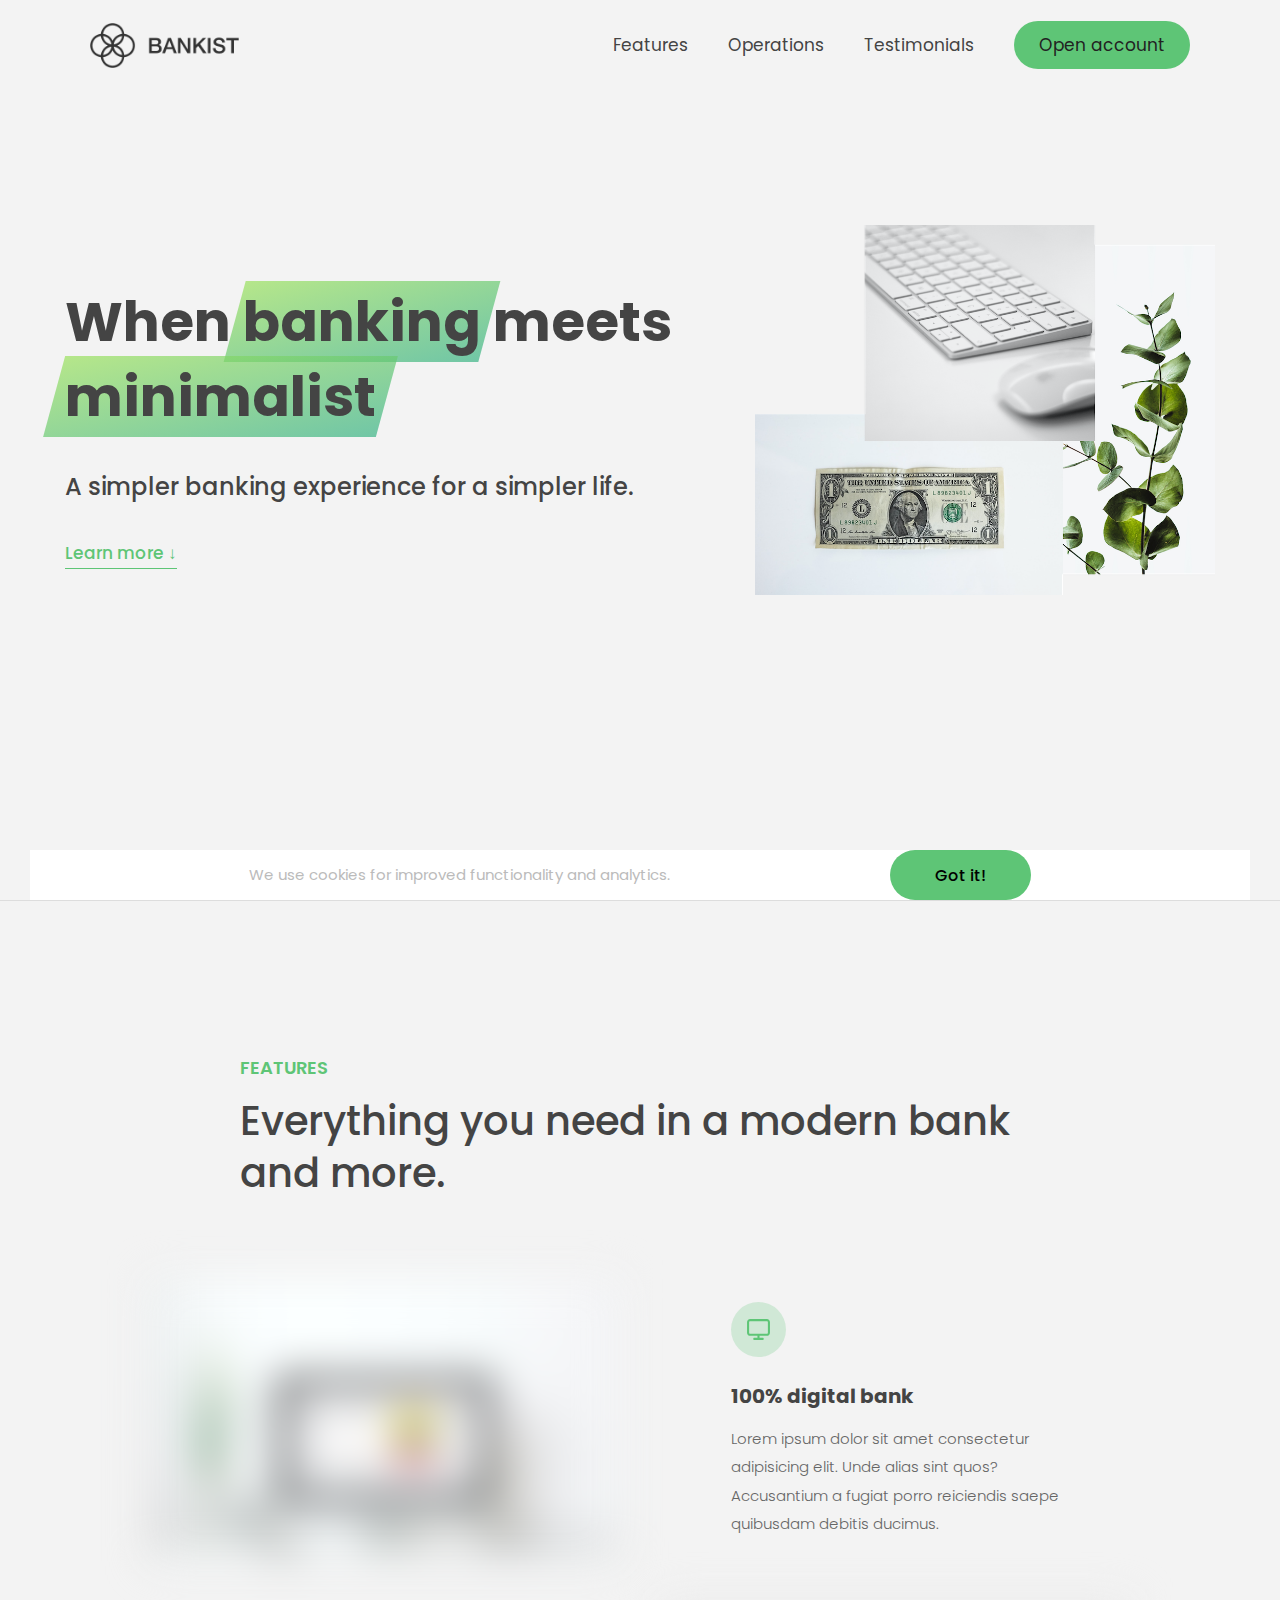
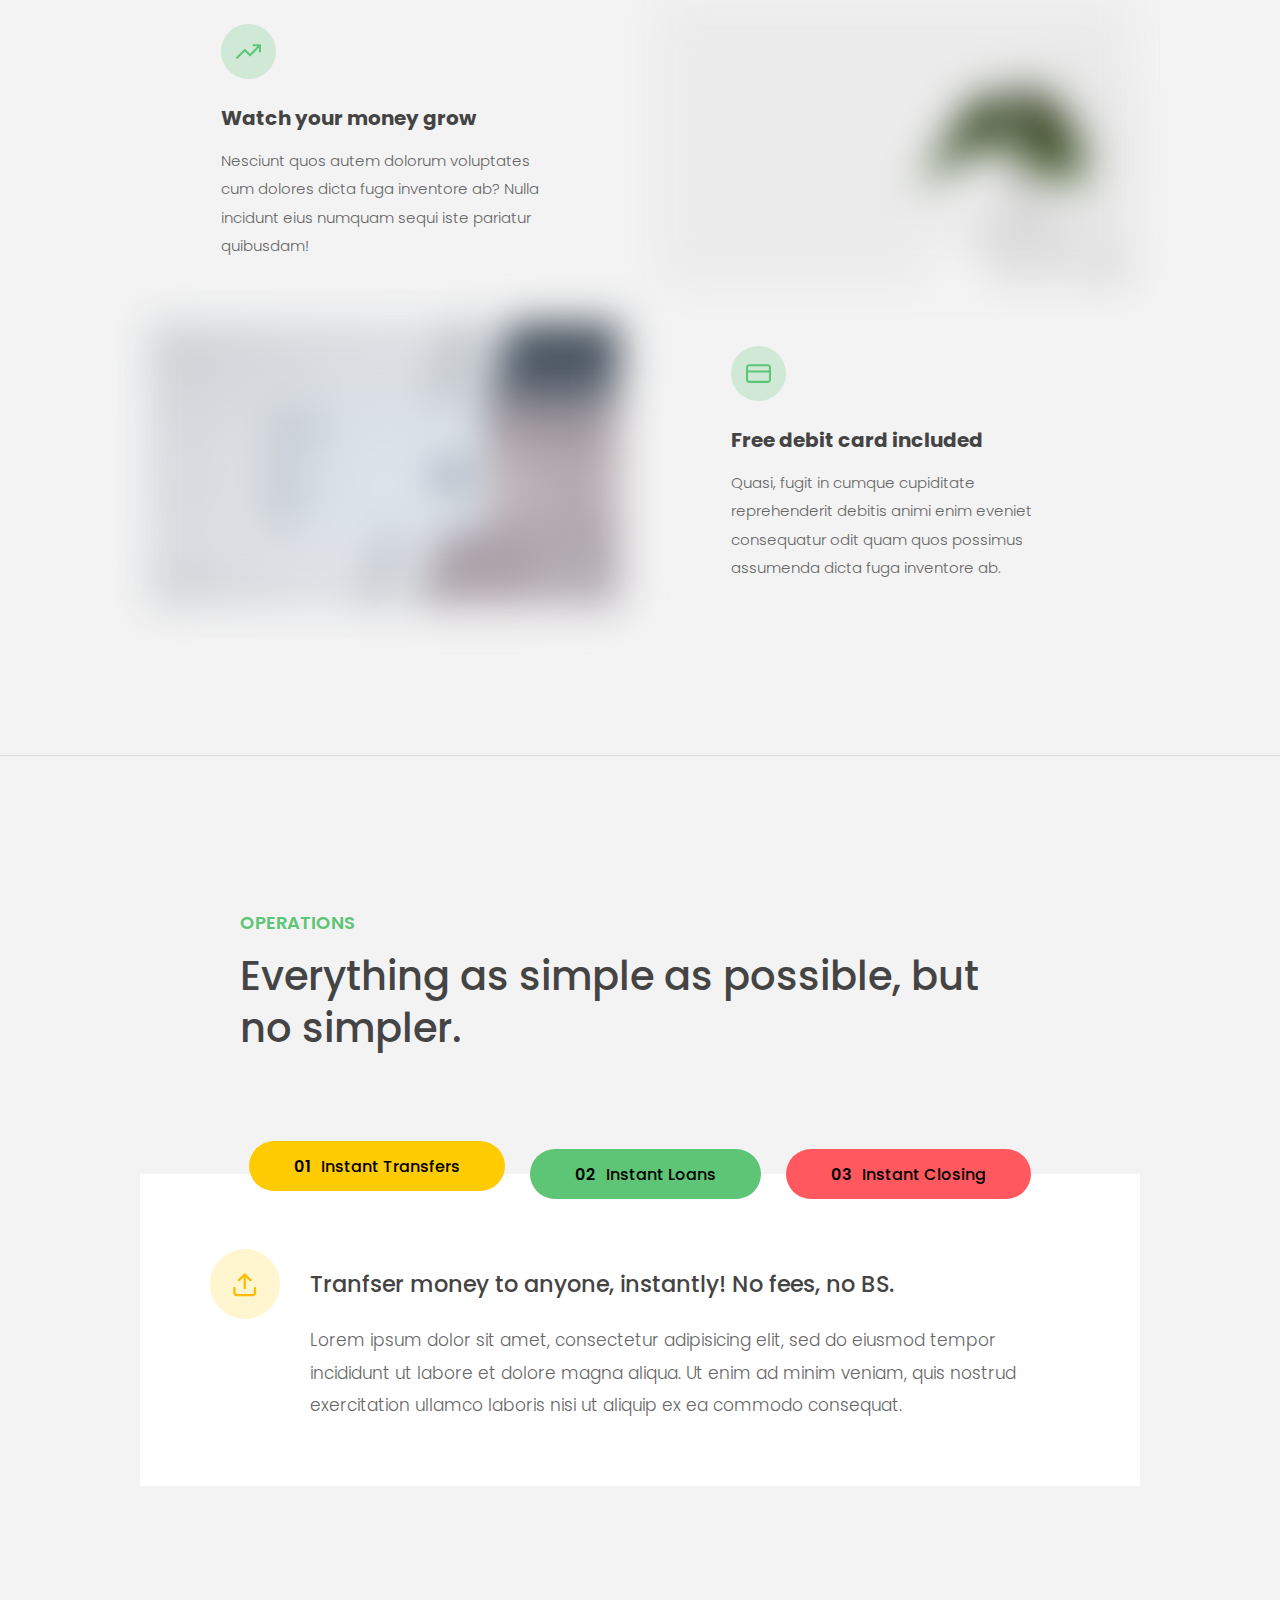
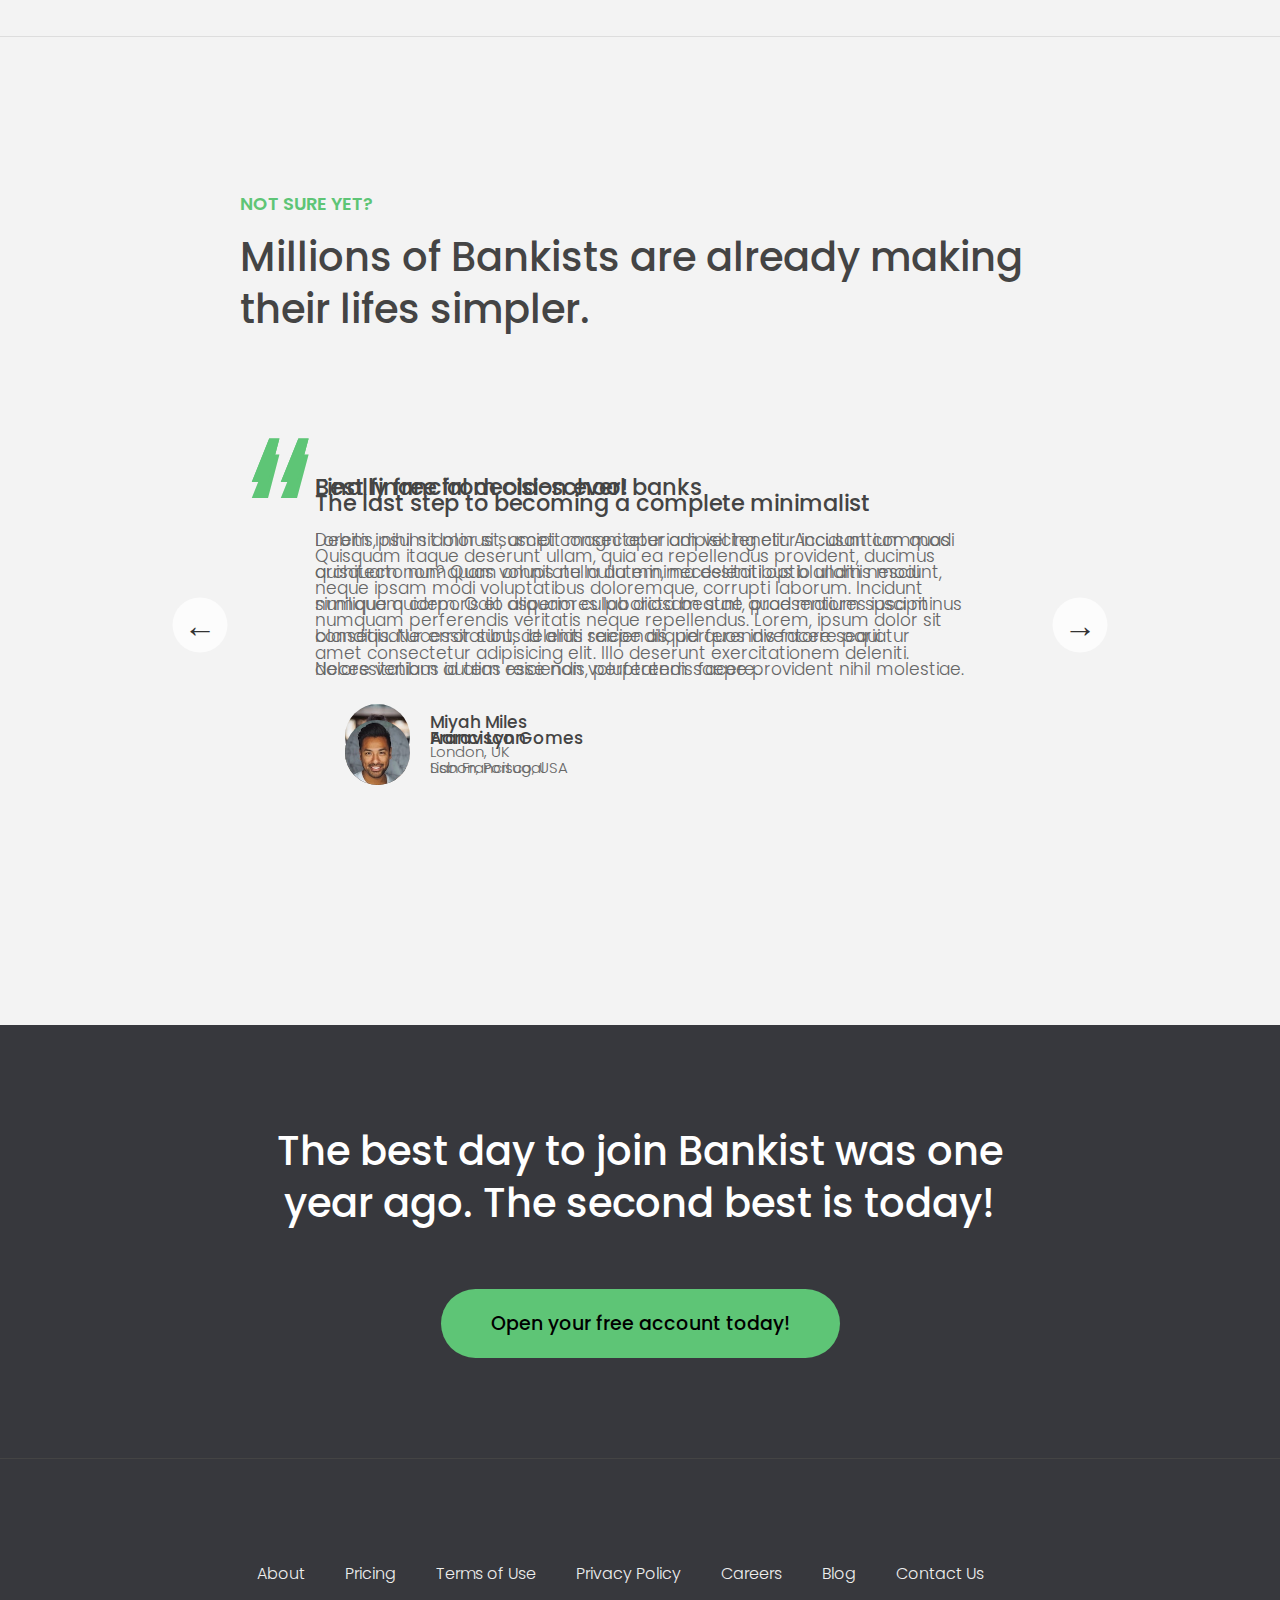
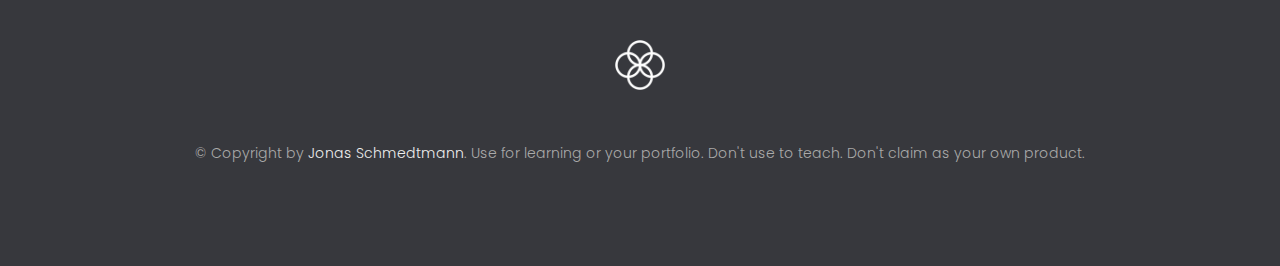
==== Section 13 - Advanced DOM/index.html @ 9519df57 "Bankist Landing Page &s13-Advanced DOM lecture started" ====
<!DOCTYPE html>
<html lang="en">

<head>
  <meta charset="UTF-8" />
  <meta name="viewport" content="width=device-width, initial-scale=1.0" />
  <meta http-equiv="X-UA-Compatible" content="ie=edge" />
  <link rel="shortcut icon" type="image/png" href="img/icon.png" />

  <link href="https://fonts.googleapis.com/css?family=Poppins:300,400,500,600&display=swap" rel="stylesheet" />
  <link rel="stylesheet" href="style.css" />
  <title>S13 - Advanced DOM</title>
</head>

<body>
  <header class="header">
    <nav class="nav">
      <img src="img/logo.png" alt="Bankist logo" class="nav__logo" id="logo" />
      <ul class="nav__links">
        <li class="nav__item">
          <a class="nav__link" href="#section--1">Features</a>
        </li>
        <li class="nav__item">
          <a class="nav__link" href="#section--2">Operations</a>
        </li>
        <li class="nav__item">
          <a class="nav__link" href="#section--3">Testimonials</a>
        </li>
        <li class="nav__item">
          <a class="nav__link nav__link--btn btn--show-modal" href="#">Open account</a>
        </li>
      </ul>
    </nav>

    <div class="header__title">
      <h1>
        When
        <!-- Green highlight effect -->
        <span class="highlight">banking</span>
        meets<br />
        <span class="highlight">minimalist</span>
      </h1>
      <h4>A simpler banking experience for a simpler life.</h4>
      <button class="btn--text btn--scroll-to">Learn more &DownArrow;</button>
      <img src="img/hero.png" class="header__img" alt="Minimalist bank items" />
    </div>
  </header>

  <section class="section" id="section--1">
    <div class="section__title">
      <h2 class="section__description">Features</h2>
      <h3 class="section__header">
        Everything you need in a modern bank and more.
      </h3>
    </div>

    <div class="features">
      <img src="img/digital-lazy.jpg" data-src="img/digital.jpg" alt="Computer" class="features__img lazy-img" />
      <div class="features__feature">
        <div class="features__icon">
          <svg>
            <use xlink:href="img/icons.svg#icon-monitor"></use>
          </svg>
        </div>
        <h5 class="features__header">100% digital bank</h5>
        <p>
          Lorem ipsum dolor sit amet consectetur adipisicing elit. Unde alias
          sint quos? Accusantium a fugiat porro reiciendis saepe quibusdam
          debitis ducimus.
        </p>
      </div>

      <div class="features__feature">
        <div class="features__icon">
          <svg>
            <use xlink:href="img/icons.svg#icon-trending-up"></use>
          </svg>
        </div>
        <h5 class="features__header">Watch your money grow</h5>
        <p>
          Nesciunt quos autem dolorum voluptates cum dolores dicta fuga
          inventore ab? Nulla incidunt eius numquam sequi iste pariatur
          quibusdam!
        </p>
      </div>
      <img src="img/grow-lazy.jpg" data-src="img/grow.jpg" alt="Plant" class="features__img lazy-img" />

      <img src="img/card-lazy.jpg" data-src="img/card.jpg" alt="Credit card" class="features__img lazy-img" />
      <div class="features__feature">
        <div class="features__icon">
          <svg>
            <use xlink:href="img/icons.svg#icon-credit-card"></use>
          </svg>
        </div>
        <h5 class="features__header">Free debit card included</h5>
        <p>
          Quasi, fugit in cumque cupiditate reprehenderit debitis animi enim
          eveniet consequatur odit quam quos possimus assumenda dicta fuga
          inventore ab.
        </p>
      </div>
    </div>
  </section>

  <section class="section" id="section--2">
    <div class="section__title">
      <h2 class="section__description">Operations</h2>
      <h3 class="section__header">
        Everything as simple as possible, but no simpler.
      </h3>
    </div>

    <div class="operations">
      <div class="operations__tab-container">
        <button class="btn operations__tab operations__tab--1 operations__tab--active" data-tab="1">
          <span>01</span>Instant Transfers
        </button>
        <button class="btn operations__tab operations__tab--2" data-tab="2">
          <span>02</span>Instant Loans
        </button>
        <button class="btn operations__tab operations__tab--3" data-tab="3">
          <span>03</span>Instant Closing
        </button>
      </div>
      <div class="operations__content operations__content--1 operations__content--active">
        <div class="operations__icon operations__icon--1">
          <svg>
            <use xlink:href="img/icons.svg#icon-upload"></use>
          </svg>
        </div>
        <h5 class="operations__header">
          Tranfser money to anyone, instantly! No fees, no BS.
        </h5>
        <p>
          Lorem ipsum dolor sit amet, consectetur adipisicing elit, sed do
          eiusmod tempor incididunt ut labore et dolore magna aliqua. Ut enim
          ad minim veniam, quis nostrud exercitation ullamco laboris nisi ut
          aliquip ex ea commodo consequat.
        </p>
      </div>

      <div class="operations__content operations__content--2">
        <div class="operations__icon operations__icon--2">
          <svg>
            <use xlink:href="img/icons.svg#icon-home"></use>
          </svg>
        </div>
        <h5 class="operations__header">
          Buy a home or make your dreams come true, with instant loans.
        </h5>
        <p>
          Duis aute irure dolor in reprehenderit in voluptate velit esse
          cillum dolore eu fugiat nulla pariatur. Excepteur sint occaecat
          cupidatat non proident, sunt in culpa qui officia deserunt mollit
          anim id est laborum.
        </p>
      </div>
      <div class="operations__content operations__content--3">
        <div class="operations__icon operations__icon--3">
          <svg>
            <use xlink:href="img/icons.svg#icon-user-x"></use>
          </svg>
        </div>
        <h5 class="operations__header">
          No longer need your account? No problem! Close it instantly.
        </h5>
        <p>
          Excepteur sint occaecat cupidatat non proident, sunt in culpa qui
          officia deserunt mollit anim id est laborum. Ut enim ad minim
          veniam, quis nostrud exercitation ullamco laboris nisi ut aliquip ex
          ea commodo consequat.
        </p>
      </div>
    </div>
  </section>

  <section class="section" id="section--3">
    <div class="section__title section__title--testimonials">
      <h2 class="section__description">Not sure yet?</h2>
      <h3 class="section__header">
        Millions of Bankists are already making their lifes simpler.
      </h3>
    </div>

    <div class="slider">
      <div class="slide slide--1">
        <div class="testimonial">
          <h5 class="testimonial__header">Best financial decision ever!</h5>
          <blockquote class="testimonial__text">
            Lorem ipsum dolor sit, amet consectetur adipisicing elit.
            Accusantium quas quisquam non? Quas voluptate nulla minima
            deleniti optio ullam nesciunt, numquam corporis et asperiores
            laboriosam sunt, praesentium suscipit blanditiis. Necessitatibus
            id alias reiciendis, perferendis facere pariatur dolore veniam
            autem esse non voluptatem saepe provident nihil molestiae.
          </blockquote>
          <address class="testimonial__author">
            <img src="img/user-1.jpg" alt="" class="testimonial__photo" />
            <h6 class="testimonial__name">Aarav Lynn</h6>
            <p class="testimonial__location">San Francisco, USA</p>
          </address>
        </div>
      </div>

      <div class="slide slide--2">
        <div class="testimonial">
          <h5 class="testimonial__header">
            The last step to becoming a complete minimalist
          </h5>
          <blockquote class="testimonial__text">
            Quisquam itaque deserunt ullam, quia ea repellendus provident,
            ducimus neque ipsam modi voluptatibus doloremque, corrupti
            laborum. Incidunt numquam perferendis veritatis neque repellendus.
            Lorem, ipsum dolor sit amet consectetur adipisicing elit. Illo
            deserunt exercitationem deleniti.
          </blockquote>
          <address class="testimonial__author">
            <img src="img/user-2.jpg" alt="" class="testimonial__photo" />
            <h6 class="testimonial__name">Miyah Miles</h6>
            <p class="testimonial__location">London, UK</p>
          </address>
        </div>
      </div>

      <div class="slide slide--3">
        <div class="testimonial">
          <h5 class="testimonial__header">
            Finally free from old-school banks
          </h5>
          <blockquote class="testimonial__text">
            Debitis, nihil sit minus suscipit magni aperiam vel tenetur
            incidunt commodi architecto numquam omnis nulla autem,
            necessitatibus blanditiis modi similique quidem. Odio aliquam
            culpa dicta beatae quod maiores ipsa minus consequatur error sunt,
            deleniti saepe aliquid quos inventore sequi. Necessitatibus id
            alias reiciendis, perferendis facere.
          </blockquote>
          <address class="testimonial__author">
            <img src="img/user-3.jpg" alt="" class="testimonial__photo" />
            <h6 class="testimonial__name">Francisco Gomes</h6>
            <p class="testimonial__location">Lisbon, Portugal</p>
          </address>
        </div>
      </div>

      <!-- <div class="slide"><img src="img/img-1.jpg" alt="Photo 1" /></div>
        <div class="slide"><img src="img/img-2.jpg" alt="Photo 2" /></div>
        <div class="slide"><img src="img/img-3.jpg" alt="Photo 3" /></div>
        <div class="slide"><img src="img/img-4.jpg" alt="Photo 4" /></div> -->
      <button class="slider__btn slider__btn--left">&larr;</button>
      <button class="slider__btn slider__btn--right">&rarr;</button>
      <div class="dots"></div>
    </div>
  </section>

  <section class="section section--sign-up">
    <div class="section__title">
      <h3 class="section__header">
        The best day to join Bankist was one year ago. The second best is
        today!
      </h3>
    </div>
    <button class="btn btn--show-modal">Open your free account today!</button>
  </section>

  <footer class="footer">
    <ul class="footer__nav">
      <li class="footer__item">
        <a class="footer__link" href="#">About</a>
      </li>
      <li class="footer__item">
        <a class="footer__link" href="#">Pricing</a>
      </li>
      <li class="footer__item">
        <a class="footer__link" href="#">Terms of Use</a>
      </li>
      <li class="footer__item">
        <a class="footer__link" href="#">Privacy Policy</a>
      </li>
      <li class="footer__item">
        <a class="footer__link" href="#">Careers</a>
      </li>
      <li class="footer__item">
        <a class="footer__link" href="#">Blog</a>
      </li>
      <li class="footer__item">
        <a class="footer__link" href="#">Contact Us</a>
      </li>
    </ul>
    <img src="img/icon.png" alt="Logo" class="footer__logo" />
    <p class="footer__copyright">
      &copy; Copyright by
      <a class="footer__link twitter-link" target="_blank" href="https://twitter.com/jonasschmedtman">Jonas
        Schmedtmann</a>. Use for learning or your portfolio. Don't use to teach. Don't claim
      as your own product.
    </p>
  </footer>

  <div class="modal hidden">
    <button class="btn--close-modal">&times;</button>
    <h2 class="modal__header">
      Open your bank account <br />
      in just <span class="highlight">5 minutes</span>
    </h2>
    <form class="modal__form">
      <label>First Name</label>
      <input type="text" />
      <label>Last Name</label>
      <input type="text" />
      <label>Email Address</label>
      <input type="email" />
      <button class="btn">Next step &rarr;</button>
    </form>
  </div>
  <div class="overlay hidden"></div>

  <script src="script.js"></script>
</body>

</html>
---- Section 13 - Advanced DOM/style.css ----
/* The page is NOT responsive. You can implement responsiveness yourself if you wanna have some fun 😃 */

:root {
  --color-primary: #5ec576;
  --color-secondary: #ffcb03;
  --color-tertiary: #ff585f;
  --color-primary-darker: #4bbb7d;
  --color-secondary-darker: #ffbb00;
  --color-tertiary-darker: #fd424b;
  --color-primary-opacity: #5ec5763a;
  --color-secondary-opacity: #ffcd0331;
  --color-tertiary-opacity: #ff58602d;
  --gradient-primary: linear-gradient(to top left, #39b385, #9be15d);
  --gradient-secondary: linear-gradient(to top left, #ffb003, #ffcb03);
}

* {
  margin: 0;
  padding: 0;
  box-sizing: inherit;
}

html {
  font-size: 62.5%;
  box-sizing: border-box;
}

body {
  font-family: 'Poppins', sans-serif;
  font-weight: 300;
  color: #444;
  line-height: 1.9;
  background-color: #f3f3f3;
}

/* GENERAL ELEMENTS */
.section {
  padding: 15rem 3rem;
  border-top: 1px solid #ddd;

  transition: transform 1s, opacity 1s;
}

.section--hidden {
  opacity: 0;
  transform: translateY(8rem);
}

.section__title {
  max-width: 80rem;
  margin: 0 auto 8rem auto;
}

.section__description {
  font-size: 1.8rem;
  font-weight: 600;
  text-transform: uppercase;
  color: var(--color-primary);
  margin-bottom: 1rem;
}

.section__header {
  font-size: 4rem;
  line-height: 1.3;
  font-weight: 500;
}

.btn {
  display: inline-block;
  background-color: var(--color-primary);
  font-size: 1.6rem;
  font-family: inherit;
  font-weight: 500;
  border: none;
  padding: 1.25rem 4.5rem;
  border-radius: 10rem;
  cursor: pointer;
  transition: all 0.3s;
}

.btn:hover {
  background-color: var(--color-primary-darker);
}

.btn--text {
  display: inline-block;
  background: none;
  font-size: 1.7rem;
  font-family: inherit;
  font-weight: 500;
  color: var(--color-primary);
  border: none;
  border-bottom: 1px solid currentColor;
  padding-bottom: 2px;
  cursor: pointer;
  transition: all 0.3s;
}

p {
  color: #666;
}

/* This is BAD for accessibility! Don't do in the real world! */
button:focus {
  outline: none;
}

img {
  transition: filter 0.5s;
}

.lazy-img {
  filter: blur(20px);
}

/* NAVIGATION */
.nav {
  display: flex;
  justify-content: space-between;
  align-items: center;
  height: 9rem;
  width: 100%;
  padding: 0 6rem;
  z-index: 100;
}

/* nav and stickly class at the same time */
.nav.sticky {
  position: fixed;
  background-color: rgba(255, 255, 255, 0.95);
}

.nav__logo {
  height: 4.5rem;
  transition: all 0.3s;
}

.nav__links {
  display: flex;
  align-items: center;
  list-style: none;
}

.nav__item {
  margin-left: 4rem;
}

.nav__link:link,
.nav__link:visited {
  font-size: 1.7rem;
  font-weight: 400;
  color: inherit;
  text-decoration: none;
  display: block;
  transition: all 0.3s;
}

.nav__link--btn:link,
.nav__link--btn:visited {
  padding: 0.8rem 2.5rem;
  border-radius: 3rem;
  background-color: var(--color-primary);
  color: #222;
}

.nav__link--btn:hover,
.nav__link--btn:active {
  color: inherit;
  background-color: var(--color-primary-darker);
  color: #333;
}

/* HEADER */
.header {
  padding: 0 3rem;
  height: 100vh;
  display: flex;
  flex-direction: column;
  align-items: center;
}

.header__title {
  flex: 1;

  max-width: 115rem;
  display: grid;
  grid-template-columns: 3fr 2fr;
  row-gap: 3rem;
  align-content: center;
  justify-content: center;

  align-items: start;
  justify-items: start;
}

h1 {
  font-size: 5.5rem;
  line-height: 1.35;
}

h4 {
  font-size: 2.4rem;
  font-weight: 500;
}

.header__img {
  width: 100%;
  grid-column: 2 / 3;
  grid-row: 1 / span 4;
  transform: translateY(-6rem);
}

.highlight {
  position: relative;
}

.highlight::after {
  display: block;
  content: '';
  position: absolute;
  bottom: 0;
  left: 0;
  height: 100%;
  width: 100%;
  z-index: -1;
  opacity: 0.7;
  transform: scale(1.07, 1.05) skewX(-15deg);
  background-image: var(--gradient-primary);
}

/* FEATURES */
.features {
  display: grid;
  grid-template-columns: 1fr 1fr;
  gap: 4rem;
  margin: 0 12rem;
}

.features__img {
  width: 100%;
}

.features__feature {
  align-self: center;
  justify-self: center;
  width: 70%;
  font-size: 1.5rem;
}

.features__icon {
  display: flex;
  align-items: center;
  justify-content: center;
  background-color: var(--color-primary-opacity);
  height: 5.5rem;
  width: 5.5rem;
  border-radius: 50%;
  margin-bottom: 2rem;
}

.features__icon svg {
  height: 2.5rem;
  width: 2.5rem;
  fill: var(--color-primary);
}

.features__header {
  font-size: 2rem;
  margin-bottom: 1rem;
}

/* OPERATIONS */
.operations {
  max-width: 100rem;
  margin: 12rem auto 0 auto;

  background-color: #fff;
}

.operations__tab-container {
  display: flex;
  justify-content: center;
}

.operations__tab {
  margin-right: 2.5rem;
  transform: translateY(-50%);
}

.operations__tab span {
  margin-right: 1rem;
  font-weight: 600;
  display: inline-block;
}

.operations__tab--1 {
  background-color: var(--color-secondary);
}

.operations__tab--1:hover {
  background-color: var(--color-secondary-darker);
}

.operations__tab--3 {
  background-color: var(--color-tertiary);
  margin: 0;
}

.operations__tab--3:hover {
  background-color: var(--color-tertiary-darker);
}

.operations__tab--active {
  transform: translateY(-66%);
}

.operations__content {
  display: none;

  /* JUST PRESENTATIONAL */
  font-size: 1.7rem;
  padding: 2.5rem 7rem 6.5rem 7rem;
}

.operations__content--active {
  display: grid;
  grid-template-columns: 7rem 1fr;
  column-gap: 3rem;
  row-gap: 0.5rem;
}

.operations__header {
  font-size: 2.25rem;
  font-weight: 500;
  align-self: center;
}

.operations__icon {
  display: flex;
  align-items: center;
  justify-content: center;
  height: 7rem;
  width: 7rem;
  border-radius: 50%;
}

.operations__icon svg {
  height: 2.75rem;
  width: 2.75rem;
}

.operations__content p {
  grid-column: 2;
}

.operations__icon--1 {
  background-color: var(--color-secondary-opacity);
}
.operations__icon--2 {
  background-color: var(--color-primary-opacity);
}
.operations__icon--3 {
  background-color: var(--color-tertiary-opacity);
}
.operations__icon--1 svg {
  fill: var(--color-secondary-darker);
}
.operations__icon--2 svg {
  fill: var(--color-primary);
}
.operations__icon--3 svg {
  fill: var(--color-tertiary);
}

/* SLIDER */
.slider {
  max-width: 100rem;
  height: 50rem;
  margin: 0 auto;
  position: relative;

  /* IN THE END */
  overflow: hidden;
}

.slide {
  position: absolute;
  top: 0;
  width: 100%;
  height: 50rem;

  display: flex;
  align-items: center;
  justify-content: center;

  /* THIS creates the animation! */
  transition: transform 1s;
}

.slide > img {
  /* Only for images that have different size than slide */
  width: 100%;
  height: 100%;
  object-fit: cover;
}

.slider__btn {
  position: absolute;
  top: 50%;
  z-index: 10;

  border: none;
  background: rgba(255, 255, 255, 0.7);
  font-family: inherit;
  color: #333;
  border-radius: 50%;
  height: 5.5rem;
  width: 5.5rem;
  font-size: 3.25rem;
  cursor: pointer;
}

.slider__btn--left {
  left: 6%;
  transform: translate(-50%, -50%);
}

.slider__btn--right {
  right: 6%;
  transform: translate(50%, -50%);
}

.dots {
  position: absolute;
  bottom: 5%;
  left: 50%;
  transform: translateX(-50%);
  display: flex;
}

.dots__dot {
  border: none;
  background-color: #b9b9b9;
  opacity: 0.7;
  height: 1rem;
  width: 1rem;
  border-radius: 50%;
  margin-right: 1.75rem;
  cursor: pointer;
  transition: all 0.5s;

  /* Only necessary when overlying images */
  /* box-shadow: 0 0.6rem 1.5rem rgba(0, 0, 0, 0.7); */
}

.dots__dot:last-child {
  margin: 0;
}

.dots__dot--active {
  /* background-color: #fff; */
  background-color: #888;
  opacity: 1;
}

/* TESTIMONIALS */
.testimonial {
  width: 65%;
  position: relative;
}

.testimonial::before {
  content: '\201C';
  position: absolute;
  top: -5.7rem;
  left: -6.8rem;
  line-height: 1;
  font-size: 20rem;
  font-family: inherit;
  color: var(--color-primary);
  z-index: -1;
}

.testimonial__header {
  font-size: 2.25rem;
  font-weight: 500;
  margin-bottom: 1.5rem;
}

.testimonial__text {
  font-size: 1.7rem;
  margin-bottom: 3.5rem;
  color: #666;
}

.testimonial__author {
  margin-left: 3rem;
  font-style: normal;

  display: grid;
  grid-template-columns: 6.5rem 1fr;
  column-gap: 2rem;
}

.testimonial__photo {
  grid-row: 1 / span 2;
  width: 6.5rem;
  border-radius: 50%;
}

.testimonial__name {
  font-size: 1.7rem;
  font-weight: 500;
  align-self: end;
  margin: 0;
}

.testimonial__location {
  font-size: 1.5rem;
}

.section__title--testimonials {
  margin-bottom: 4rem;
}

/* SIGNUP */
.section--sign-up {
  background-color: #37383d;
  border-top: none;
  border-bottom: 1px solid #444;
  text-align: center;
  padding: 10rem 3rem;
}

.section--sign-up .section__header {
  color: #fff;
  text-align: center;
}

.section--sign-up .section__title {
  margin-bottom: 6rem;
}

.section--sign-up .btn {
  font-size: 1.9rem;
  padding: 2rem 5rem;
}

/* FOOTER */
.footer {
  padding: 10rem 3rem;
  background-color: #37383d;
}

.footer__nav {
  list-style: none;
  display: flex;
  justify-content: center;
  margin-bottom: 5rem;
}

.footer__item {
  margin-right: 4rem;
}

.footer__link {
  font-size: 1.6rem;
  color: #eee;
  text-decoration: none;
}

.footer__logo {
  height: 5rem;
  display: block;
  margin: 0 auto;
  margin-bottom: 5rem;
}

.footer__copyright {
  font-size: 1.4rem;
  color: #aaa;
  text-align: center;
}

.footer__copyright .footer__link {
  font-size: 1.4rem;
}

/* MODAL WINDOW */
.modal {
  position: fixed;
  top: 50%;
  left: 50%;
  transform: translate(-50%, -50%);
  max-width: 60rem;
  background-color: #f3f3f3;
  padding: 5rem 6rem;
  box-shadow: 0 4rem 6rem rgba(0, 0, 0, 0.3);
  z-index: 1000;
  transition: all 0.5s;
}

.overlay {
  position: fixed;
  top: 0;
  left: 0;
  width: 100%;
  height: 100%;
  background-color: rgba(0, 0, 0, 0.5);
  backdrop-filter: blur(4px);
  z-index: 100;
  transition: all 0.5s;
}

.modal__header {
  font-size: 3.25rem;
  margin-bottom: 4.5rem;
  line-height: 1.5;
}

.modal__form {
  margin: 0 3rem;
  display: grid;
  grid-template-columns: 1fr 2fr;
  align-items: center;
  gap: 2.5rem;
}

.modal__form label {
  font-size: 1.7rem;
  font-weight: 500;
}

.modal__form input {
  font-size: 1.7rem;
  padding: 1rem 1.5rem;
  border: 1px solid #ddd;
  border-radius: 0.5rem;
}

.modal__form button {
  grid-column: 1 / span 2;
  justify-self: center;
  margin-top: 1rem;
}

.btn--close-modal {
  font-family: inherit;
  color: inherit;
  position: absolute;
  top: 0.5rem;
  right: 2rem;
  font-size: 4rem;
  cursor: pointer;
  border: none;
  background: none;
}

.hidden {
  visibility: hidden;
  opacity: 0;
}

/* COOKIE MESSAGE */
.cookie-message {
  display: flex;
  align-items: center;
  justify-content: space-evenly;
  width: 100%;
  background-color: white;
  color: #bbb;
  font-size: 1.5rem;
  font-weight: 400;
}
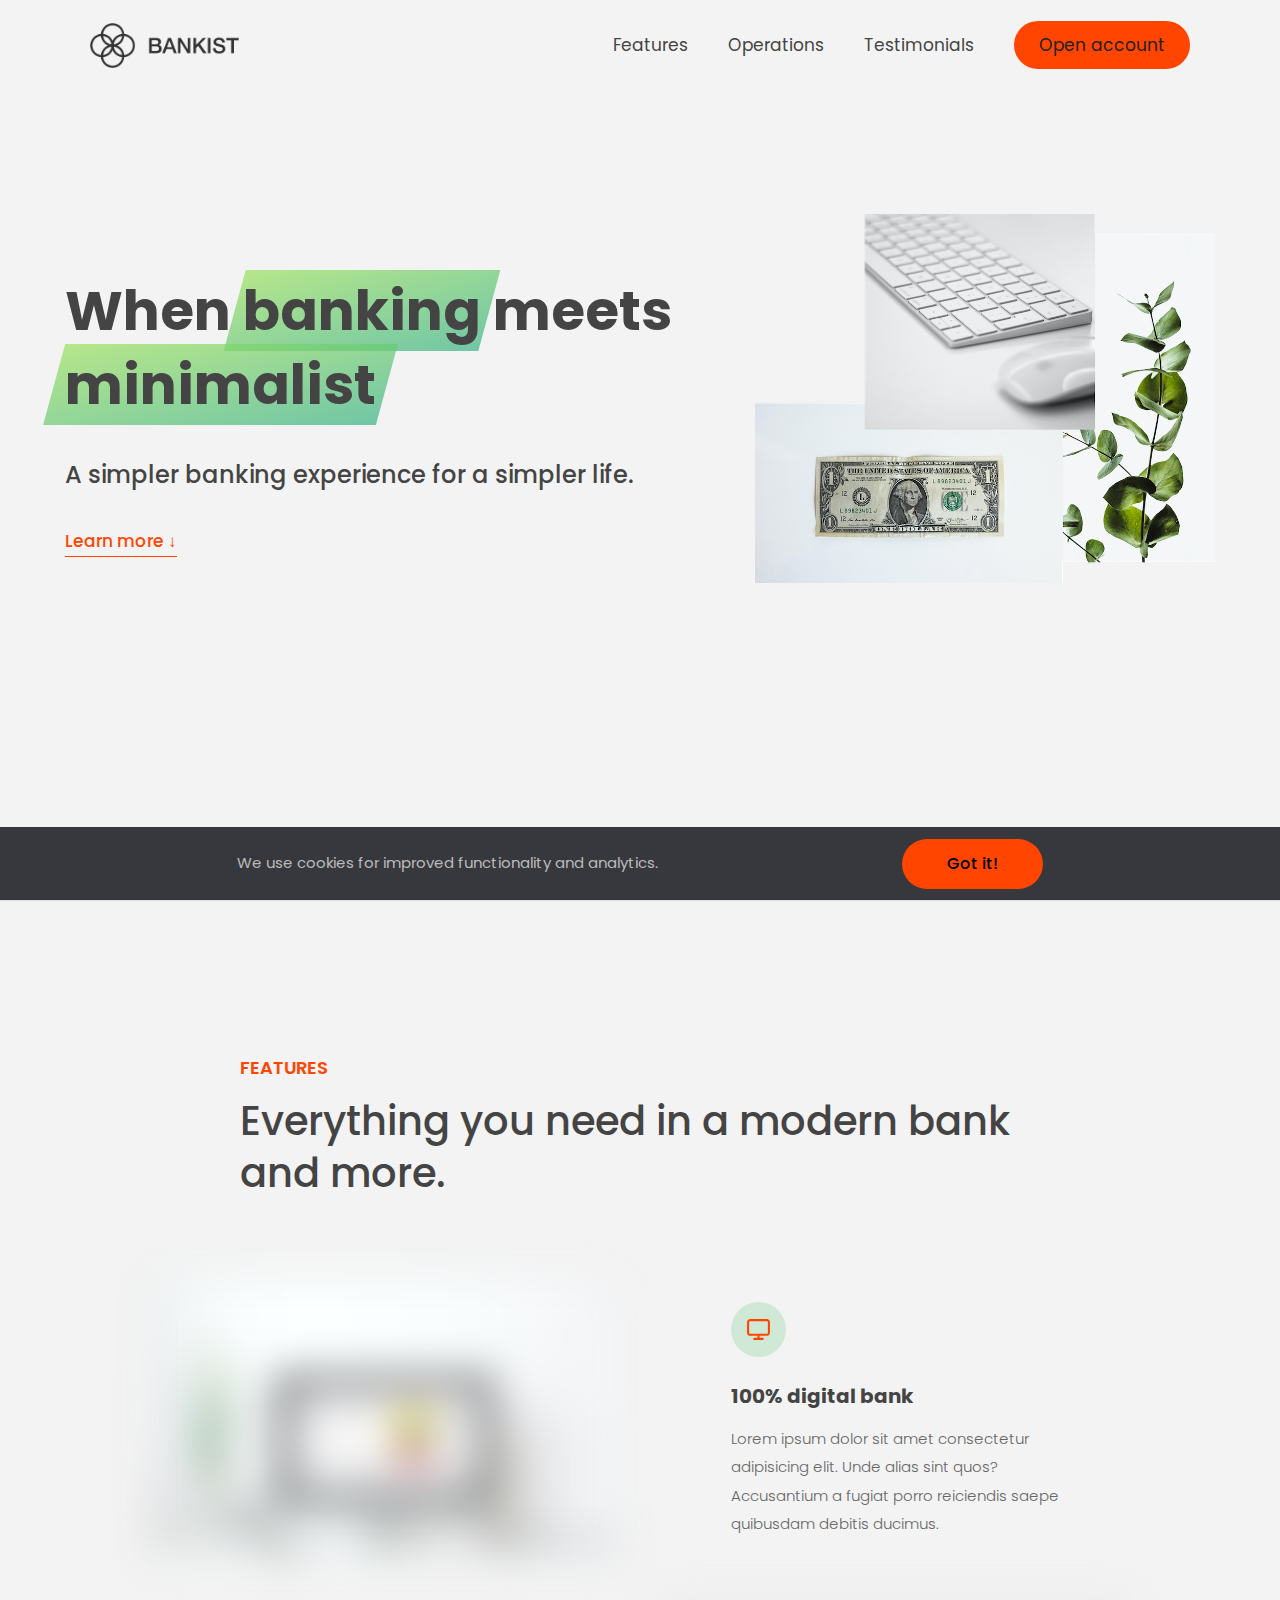
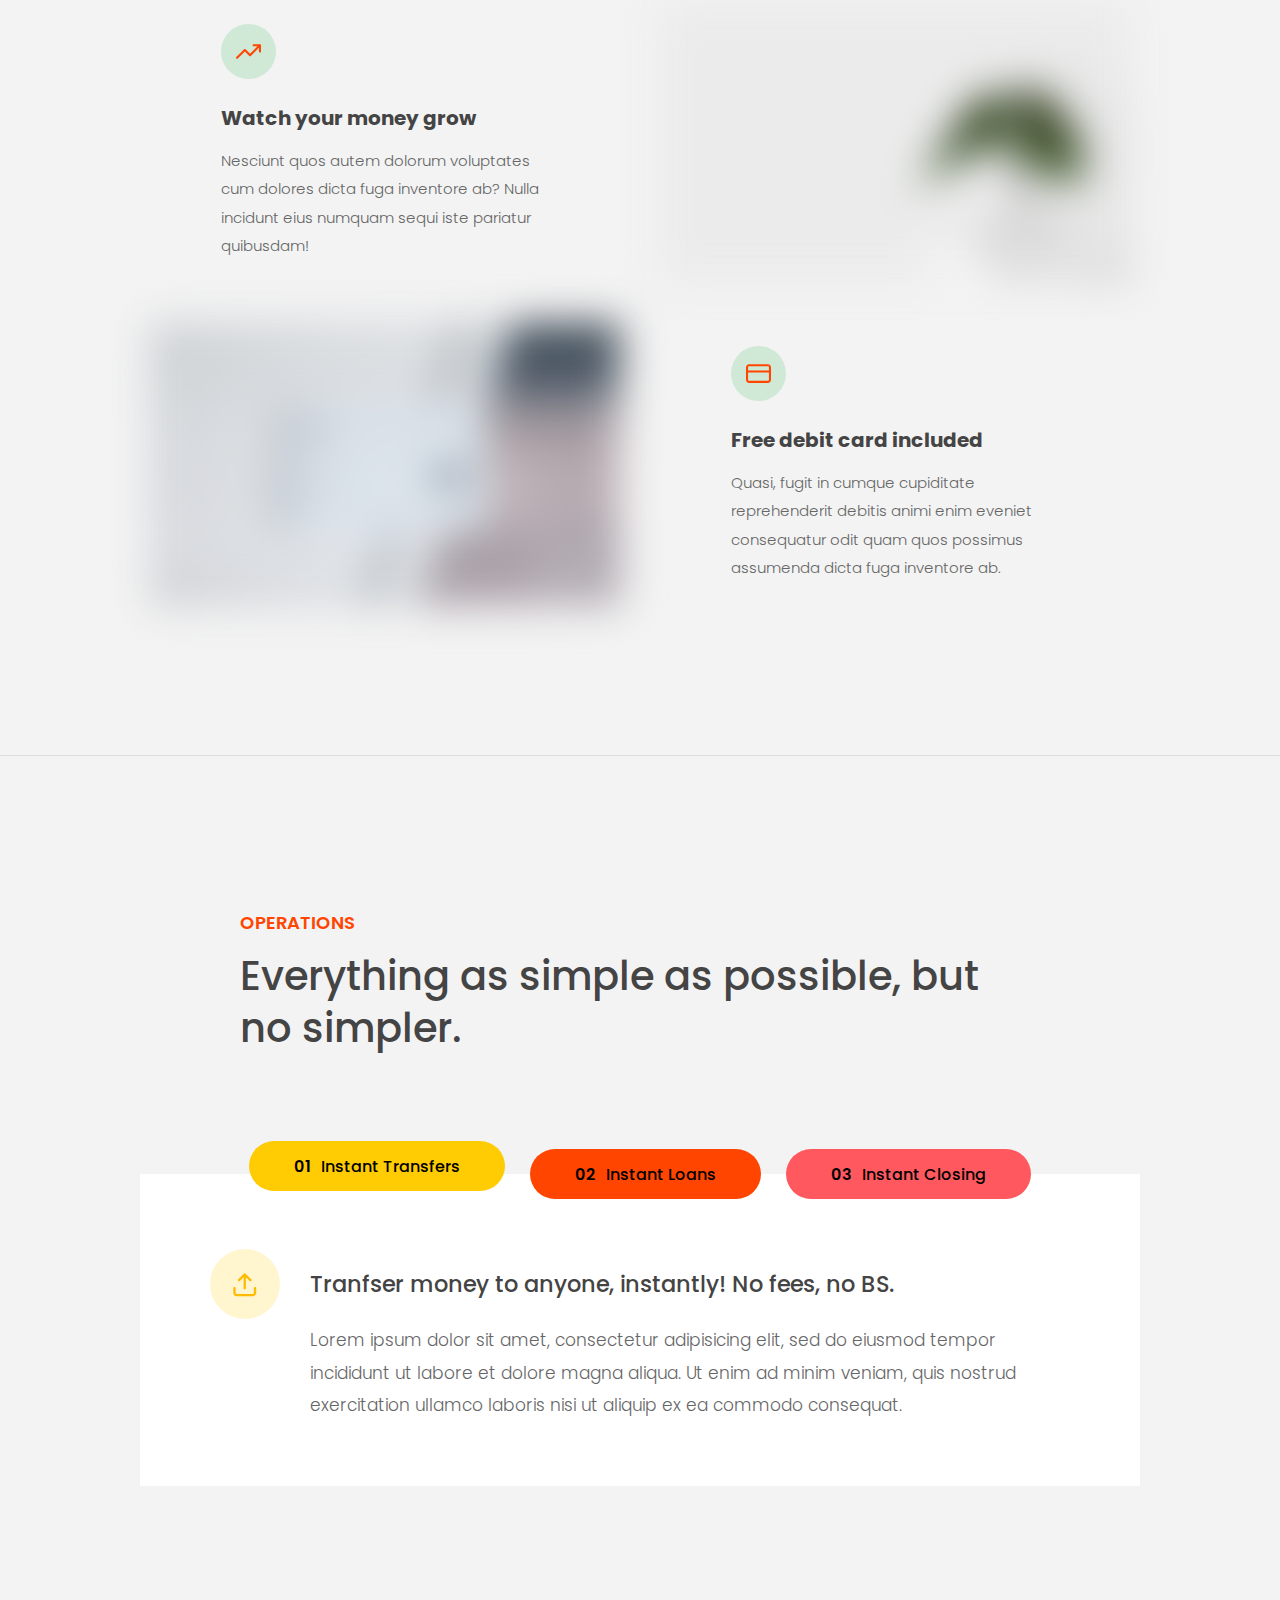
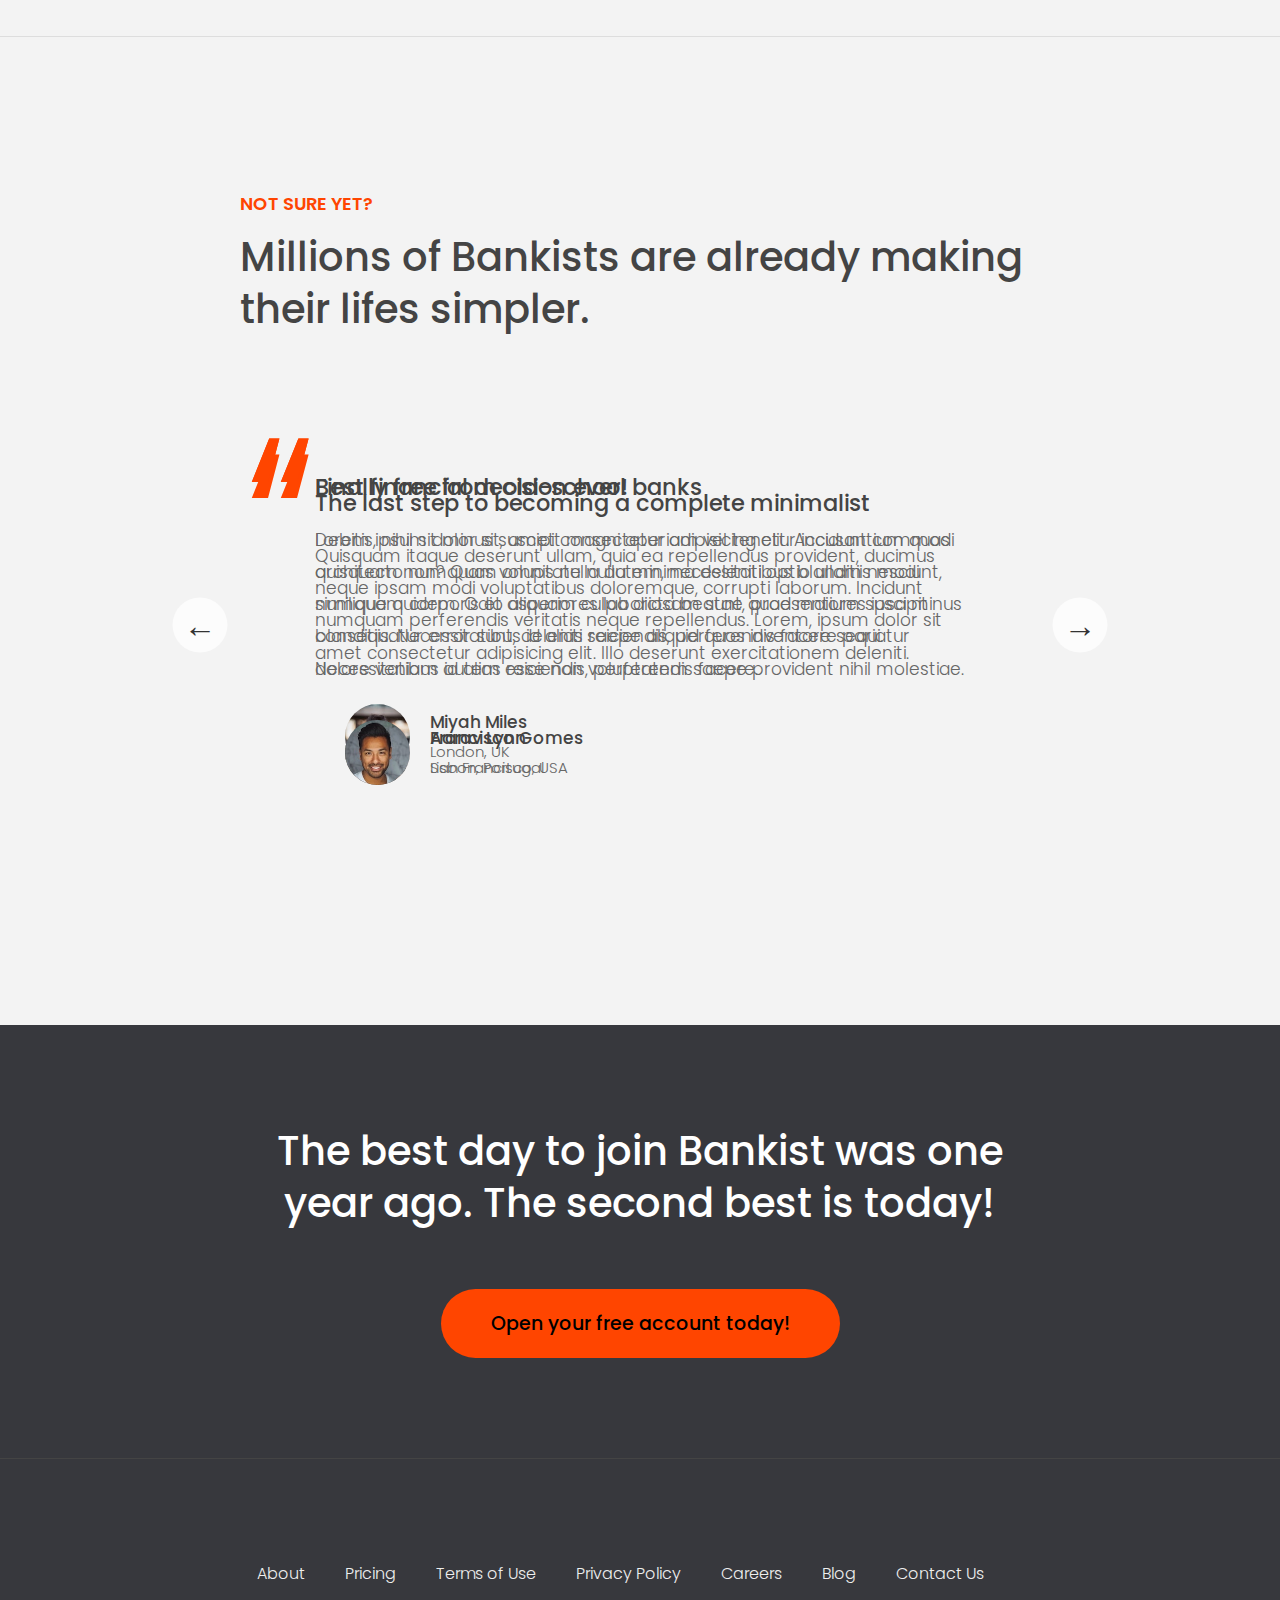
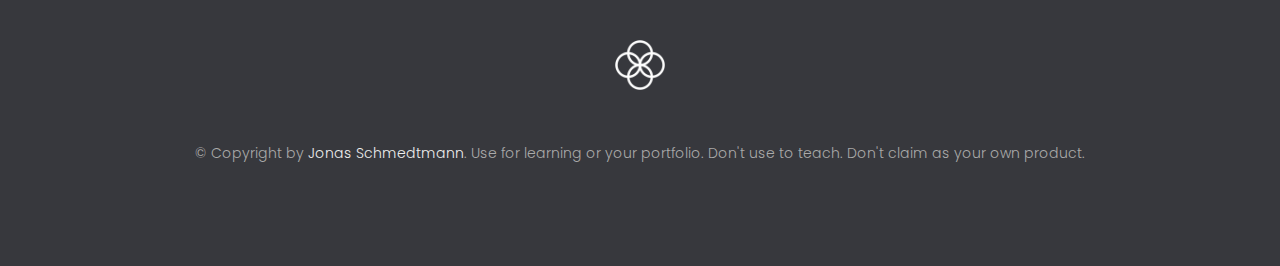
==== commit 3d7a7fd8: "s13 - styles, attributes, classes" ====
--- a/Section 13 - Advanced DOM/index.html
+++ b/Section 13 - Advanced DOM/index.html
@@ -15,7 +15,8 @@
 <body>
   <header class="header">
     <nav class="nav">
-      <img src="img/logo.png" alt="Bankist logo" class="nav__logo" id="logo" />
+      <img src="img/logo.png" alt="Bankist logo" class="nav__logo" id="logo" designer="Jonas"
+        data-version-number="3.0" />
       <ul class="nav__links">
         <li class="nav__item">
           <a class="nav__link" href="#section--1">Features</a>
